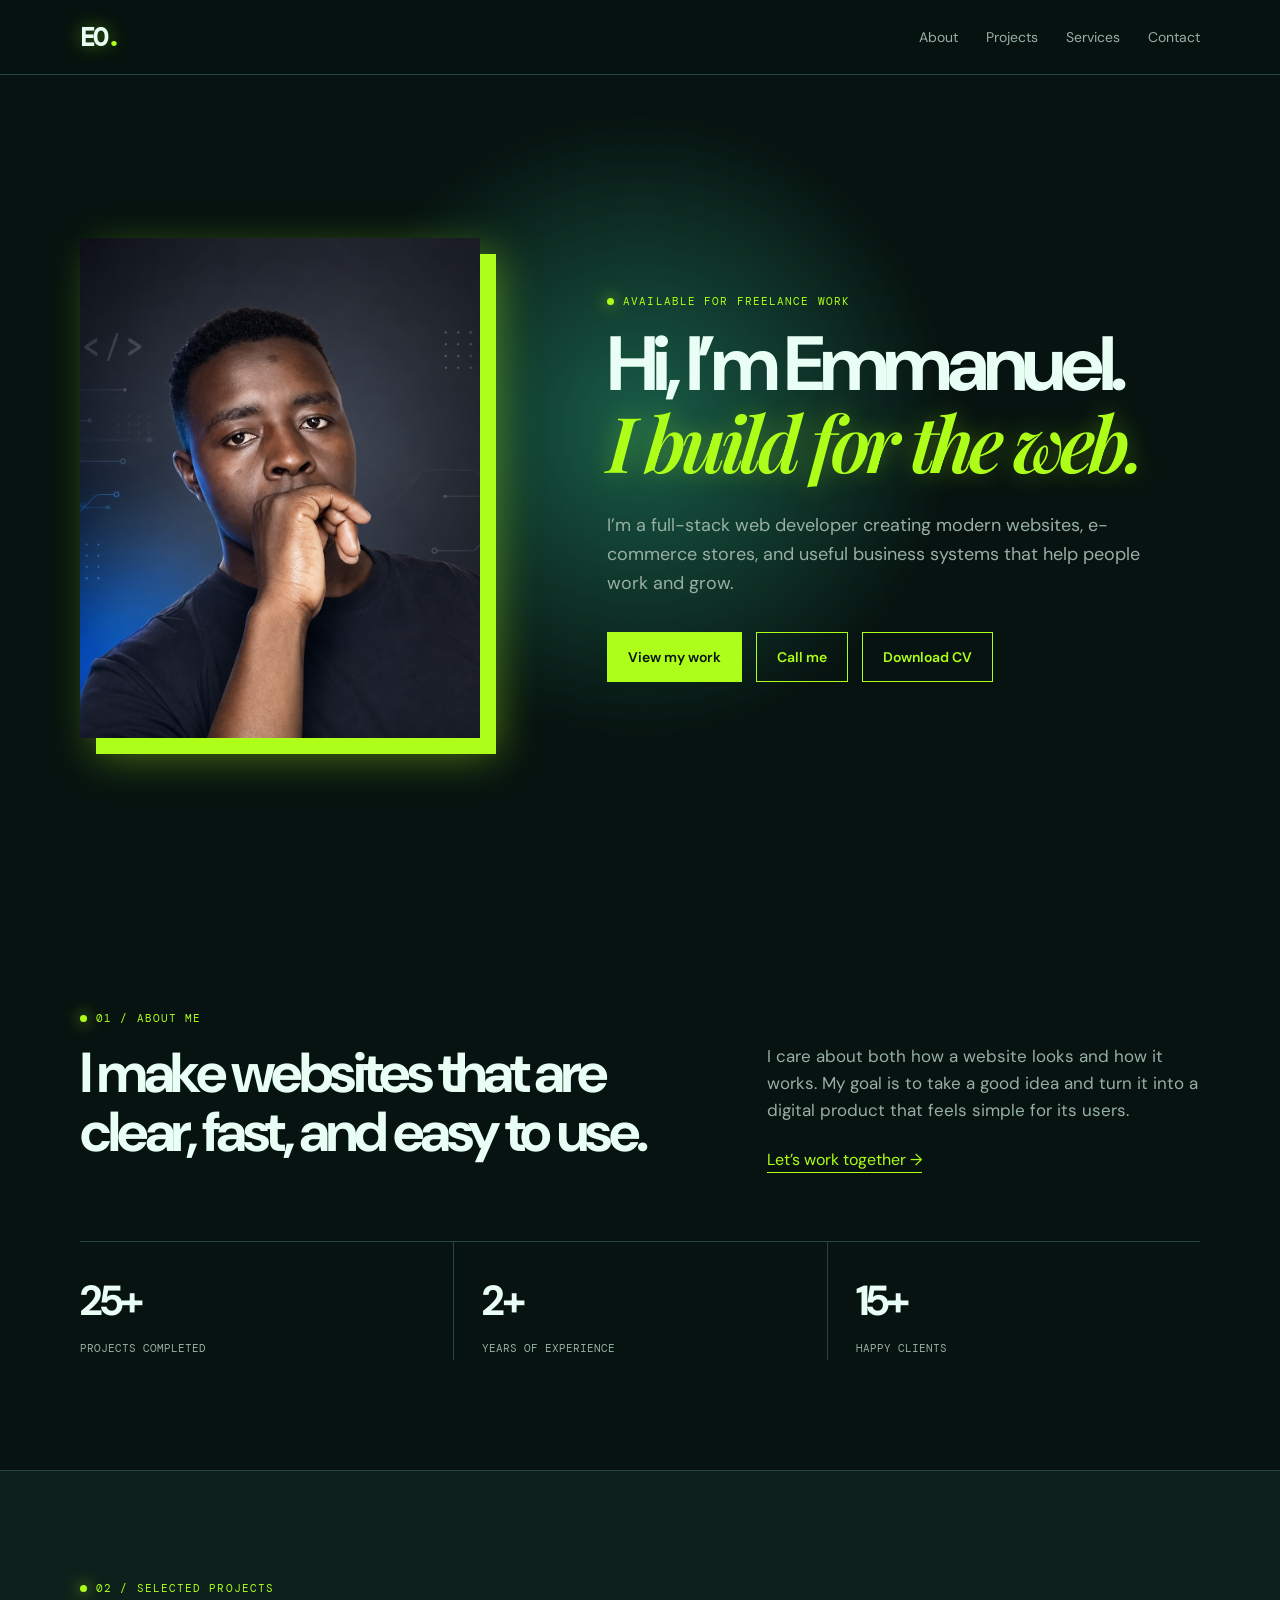
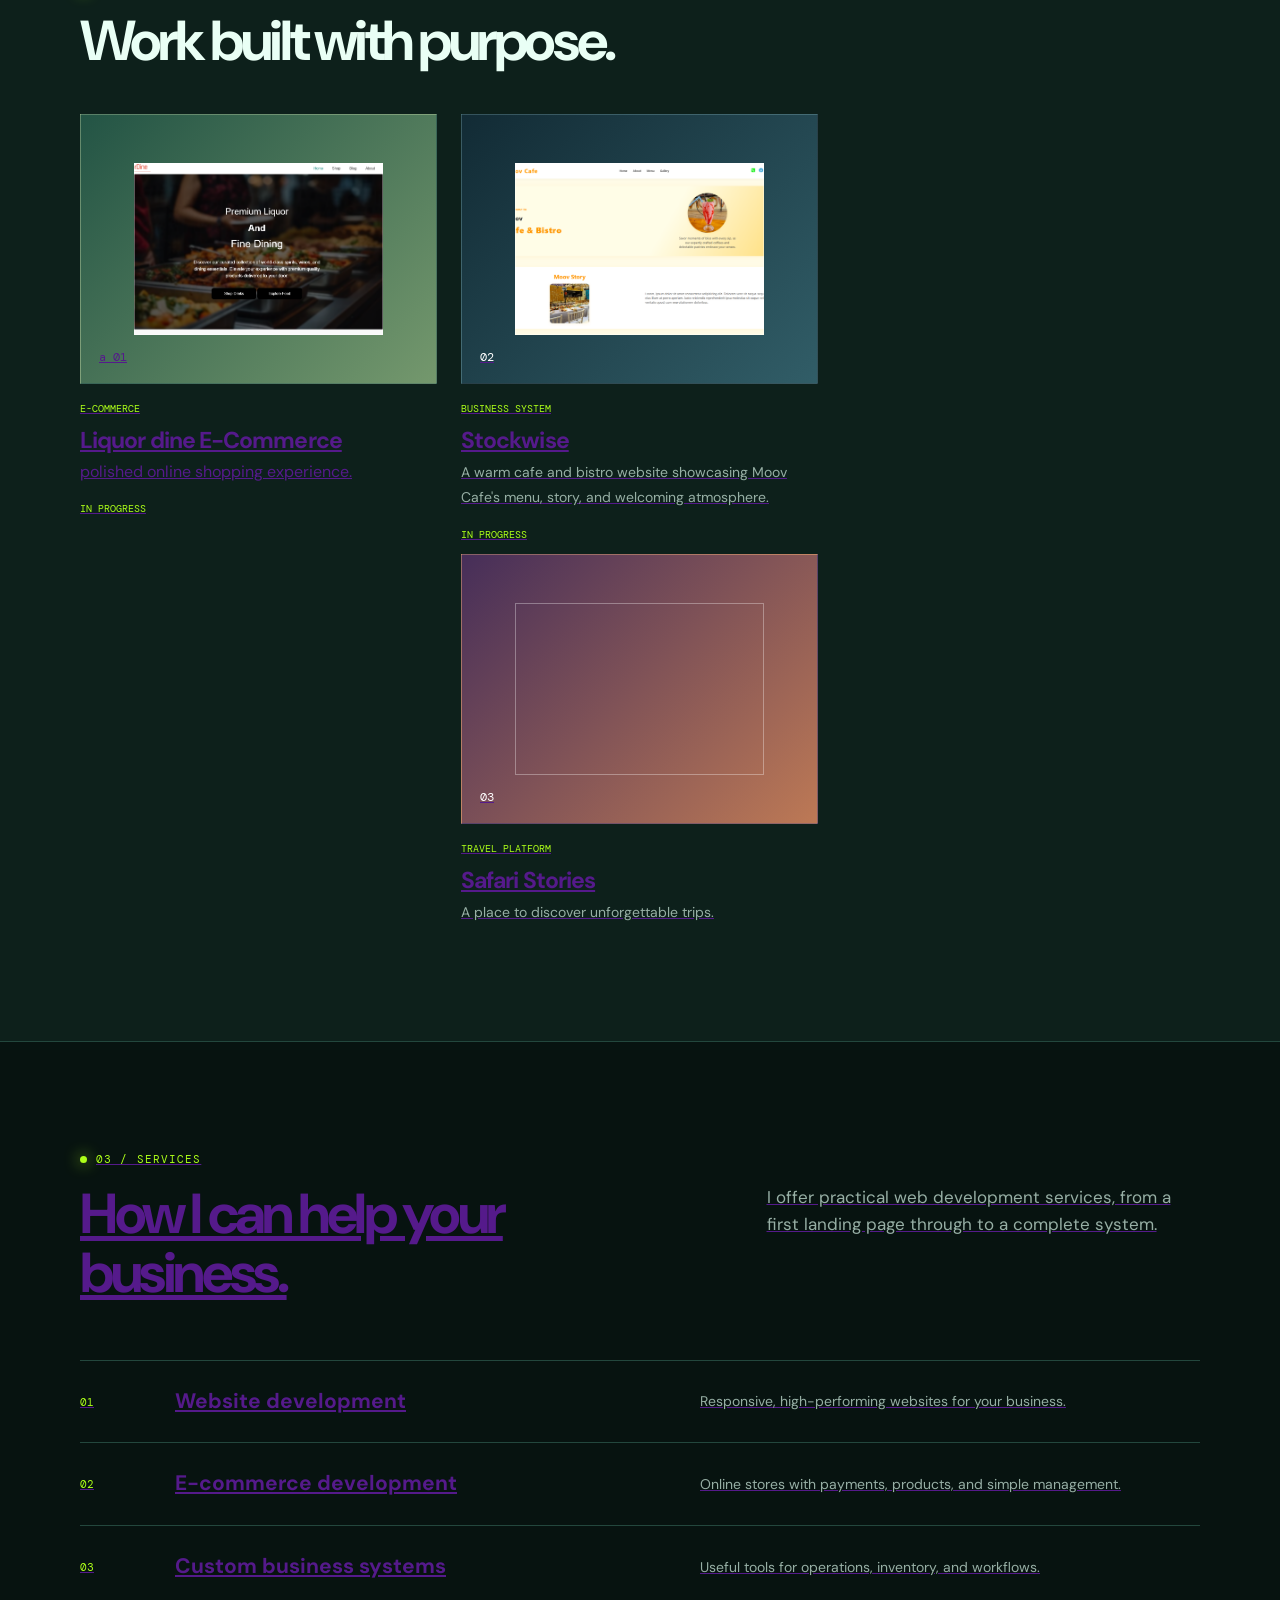
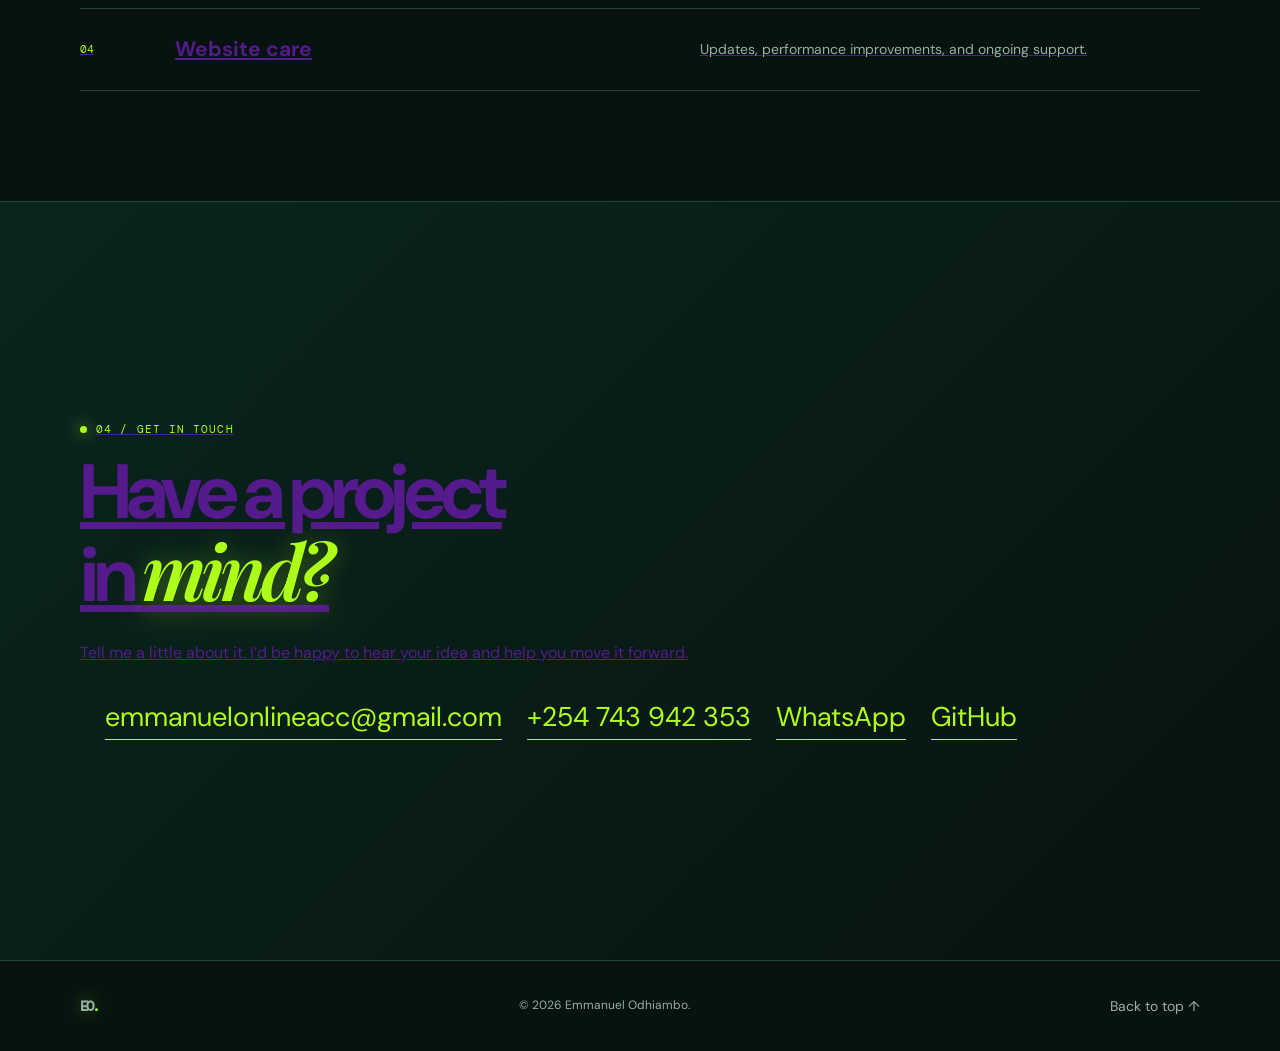
==== index.html @ 88421fce "portfolio- uploding my new portfolio" ====
<!DOCTYPE html>
<html lang="en">

<head>
  <meta charset="UTF-8" />
  <meta name="viewport" content="width=device-width, initial-scale=1.0" />
  <meta name="description" content="Emmanuel Odhiambo — full-stack web developer." />
  <title>Emmanuel Odhiambo | Web Developer</title>
  <link rel="preconnect" href="https://fonts.googleapis.com" />
  <link rel="preconnect" href="https://fonts.gstatic.com" crossorigin />
  <link
    href="https://fonts.googleapis.com/css2?family=DM+Mono:wght@400;500&family=DM+Sans:wght@400;500;600;700&family=Playfair+Display:ital,wght@0,600;1,600&display=swap"
    rel="stylesheet" />
  <link rel="stylesheet" href="styles.css" />
</head>

<body>
  <div class="page-loader" aria-hidden="true">
    <div class="loader-ring"><span>EO</span></div>
    <p>Loading portfolio</p>
  </div>
  <header class="header">
    <nav class="container nav" aria-label="Main navigation">
      <a class="logo" href="#home">EO<span>.</span></a>
      <button class="menu-button" type="button" aria-label="Open navigation" aria-expanded="false">Menu</button>
      <div class="nav-links">
        <a href="#about">About</a>
        <a href="#projects">Projects</a>
        <a href="#services">Services</a>
        <a href="#contact">Contact</a>
      </div>
    </nav>
  </header>

  <main id="home">
    <section class="hero container">
      <div class="hero-photo tilt-card" data-parallax>
        <img src="assets/images/emmanuel-odhiambo.png" alt="Emmanuel Odhiambo" />
      </div>
      <div class="hero-content reveal">
        <p class="eyebrow">Available for freelance work</p>
        <h1>Hi, I’m Emmanuel.<br /><em>I build for the web.</em></h1>
        <p class="intro">I’m a full-stack web developer creating modern websites, e-commerce stores, and useful business
          systems that help people work and grow.</p>
        <div class="hero-actions">
          <a class="button primary" href="#projects">View my work</a>
          <a class="button secondary" href="tel:+254743942353">Call me</a>
          <a class="button secondary" href="outputs/emmanuel-odhiambo-cv.pdf" download>Download CV</a>
        </div>
      </div>
    </section>

    <section class="about section container reveal" id="about">
      <p class="eyebrow">01 / About me</p>
      <div class="two-columns">
        <h2>I make websites that are clear, fast, and easy to use.</h2>
        <div>
          <p>I care about both how a website looks and how it works. My goal is to take a good idea and turn it into a
            digital product that feels simple for its users.</p><a class="inline-link" href="#contact">Let’s work
            together →</a>
        </div>
      </div>
      <div class="stats">
        <div><strong>25+</strong><span>Projects completed</span></div>
        <div><strong>2+</strong><span>Years of experience</span></div>
        <div><strong>15+</strong><span>Happy clients</span></div>
      </div>
    </section>

    <section class="projects section reveal" id="projects">
      <div class="container">
        <p class="eyebrow">02 / Selected projects</p>
        <h2>Work built with purpose.</h2>
        <div class="project-grid">
          <article class="project-card tilt-card">
            <div class="project-image commerce"><a href=""><img src="assets/images/liquordine.png" alt="LiquorDine e-commerce website preview">a
              <span>01</span></div>
            <p>E-commerce</p>
            <h3>Liquor dine E-Commerce</h3><span>polished online shopping experience.  <p>In progress </p></span>
          </article>
          <article class="project-card tilt-card">
            <div class="project-image stock"><img src="assets/images/Screenshot 2026-08-04 143810.png" alt="Moov Cafe and Bistro website preview"> <span>02</span></div>
            <p>Business system</p>
            <h3>Stockwise</h3><span>A warm cafe and bistro website showcasing Moov Cafe's menu, story, and welcoming atmosphere.<p>In progress </p></span>
          </article>
          <article class="project-card tilt-card">
            <div class="project-image travel"><span>03</span></div>
            <p>Travel platform</p>
            <h3>Safari Stories</h3><span>A place to discover unforgettable trips.</span>
          </article>
        </div>
      </div>
    </section>

    <section class="services section container reveal" id="services">
      <p class="eyebrow">03 / Services</p>
      <div class="two-columns">
        <h2>How I can help your business.</h2>
        <p>I offer practical web development services, from a first landing page through to a complete system.</p>
      </div>
      <div class="service-list">
        <div><span>01</span>
          <h3>Website development</h3>
          <p>Responsive, high-performing websites for your business.</p>
        </div>
        <div><span>02</span>
          <h3>E-commerce development</h3>
          <p>Online stores with payments, products, and simple management.</p>
        </div>
        <div><span>03</span>
          <h3>Custom business systems</h3>
          <p>Useful tools for operations, inventory, and workflows.</p>
        </div>
        <div><span>04</span>
          <h3>Website care</h3>
          <p>Updates, performance improvements, and ongoing support.</p>
        </div>
      </div>
    </section>

    <section class="contact section reveal" id="contact">
      <div class="container contact-content">
        <p class="eyebrow">04 / Get in touch</p>
        <h2>Have a project<br />in <em>mind?</em></h2>
        <p>Tell me a little about it. I’d be happy to hear your idea and help you move it forward.</p>
        <div class="contact-links">
          <a href="mailto:emmanuelonlineacc@gmail.com">emmanuelonlineacc@gmail.com</a>
          <a href="tel:+254743942353">+254 743 942 353</a>
          <a href="https://wa.me/254743942353" target="_blank" rel="noopener">WhatsApp</a>
          <a href="https://github.com/" target="_blank" rel="noopener">GitHub</a>
        </div>
      </div>
    </section>
  </main>

  <footer class="container footer"><a class="logo" href="#home">EO<span>.</span></a>
    <p>© <span id="year"></span> Emmanuel Odhiambo.</p><a href="#home">Back to top ↑</a>
  </footer>
  <script src="script.js"></script>
</body>

</html>
---- styles.css ----
:root {
    --background: #071310;
    --surface: #0d201b;
    --text: #e9fff5;
    --muted: #97afa5;
    --line: #23473d;
    --accent: #adff19;
    --accent-dark: #06140e;
    --width: 1120px
}

* {
    box-sizing: border-box
}

html {
    scroll-behavior: smooth
}

body {
    margin: 0;
    background: radial-gradient(650px circle at var(--glow-x, 50%) var(--glow-y, 10%), #195d48 0%, transparent 48%), var(--background);
    color: var(--text);
    font-family: "DM Sans", sans-serif;
    line-height: 1.6;
    overflow-x: hidden
}

.container {
    width: min(var(--width), calc(100% - 40px));
    margin: 0 auto
}

.header {
    position: sticky;
    top: 0;
    z-index: 10;
    background: #071310e8;
    border-bottom: 1px solid var(--line);
    backdrop-filter: blur(12px)
}

.nav {
    min-height: 74px;
    display: flex;
    align-items: center;
    justify-content: space-between
}

.logo {
    color: var(--text);
    font: 700 25px "DM Mono", monospace;
    text-decoration: none;
    letter-spacing: -2px;
    text-shadow: 0 0 18px #adff1970
}

.logo span {
    color: var(--accent)
}

.nav-links {
    display: flex;
    gap: 28px
}

.nav-links a,
.footer a {
    color: var(--muted);
    font-size: 14px;
    text-decoration: none;
    transition: color .25s, text-shadow .25s
}

.nav-links a:hover,
.footer a:hover {
    color: var(--accent);
    text-shadow: 0 0 16px #adff1980
}

.menu-button {
    display: none;
    background: none;
    border: 1px solid var(--line);
    color: var(--text);
    padding: 8px 12px
}

.hero {
    min-height: calc(100vh - 74px);
    display: grid;
    grid-template-columns: .86fr 1.14fr;
    align-items: center;
    gap: 80px;
    padding: 70px 0
}

.hero-photo {
    max-width: 400px;
    position: relative;
    transform: perspective(900px) rotateX(var(--tilt-x, 0deg)) rotateY(var(--tilt-y, 0deg));
    transition: transform .2s ease
}

.hero-photo:before {
    content: "";
    position: absolute;
    inset: 16px -16px -16px 16px;
    background: var(--accent);
    z-index: -1;
    box-shadow: 0 0 40px #adff1970
}

.hero-photo img {
    display: block;
    width: 100%;
    aspect-ratio: 4/5;
    object-fit: cover;
    object-position: 50% 35%;
    filter: saturate(.9);
    animation: photoFloat 5s ease-in-out infinite
}

.eyebrow {
    color: var(--accent);
    font: 11px "DM Mono", monospace;
    letter-spacing: .1em;
    text-transform: uppercase;
    margin: 0 0 18px
}

.eyebrow:before {
    content: "";
    display: inline-block;
    width: 7px;
    height: 7px;
    border-radius: 50%;
    background: var(--accent);
    margin-right: 9px;
    box-shadow: 0 0 15px var(--accent);
    animation: pulse 1.8s infinite
}

.hero h1,
.section h2,
.contact h2 {
    font-size: clamp(2.8rem, 6vw, 5.6rem);
    letter-spacing: -.07em;
    line-height: 1;
    margin: 0 0 26px
}

.hero h1 em,
.contact h2 em {
    font-family: "Playfair Display", serif;
    color: var(--accent);
    font-weight: 600;
    text-shadow: 0 0 25px #adff1950
}

.intro {
    max-width: 550px;
    color: var(--muted);
    font-size: 18px;
    margin: 0
}

.hero-actions {
    display: flex;
    flex-wrap: wrap;
    gap: 14px;
    margin-top: 34px
}

.button {
    padding: 13px 20px;
    font-size: 14px;
    font-weight: 600;
    text-decoration: none;
    border: 1px solid var(--accent);
    transition: transform .2s, box-shadow .2s
}

.primary {
    background: var(--accent);
    color: var(--accent-dark)
}

.secondary {
    color: var(--accent)
}

.button:hover {
    transform: translateY(-4px);
    box-shadow: 0 12px 26px #0008, 0 0 24px #adff1970
}

.section {
    padding: 110px 0
}

.two-columns {
    display: grid;
    grid-template-columns: 1.15fr .85fr;
    gap: 100px;
    align-items: start
}

.two-columns h2 {
    font-size: clamp(2.3rem, 4.4vw, 4.2rem);
    letter-spacing: -.06em;
    line-height: 1.05;
    margin: 0
}

.two-columns p {
    color: var(--muted);
    font-size: 17px;
    margin: 0
}

.inline-link {
    display: inline-block;
    color: var(--accent);
    text-decoration: none;
    margin-top: 22px;
    border-bottom: 1px solid var(--accent);
    transition: letter-spacing .25s
}

.inline-link:hover {
    letter-spacing: .04em
}

.stats {
    display: grid;
    grid-template-columns: repeat(3, 1fr);
    margin-top: 68px;
    border-top: 1px solid var(--line)
}

.stats div {
    padding: 25px 20px 0 0
}

.stats div+div {
    border-left: 1px solid var(--line);
    padding-left: 28px
}

.stats strong {
    display: block;
    font-size: 42px;
    letter-spacing: -.07em
}

.stats span {
    color: var(--muted);
    font: 11px "DM Mono", monospace;
    text-transform: uppercase
}

.projects {
    background: var(--surface);
    border-block: 1px solid var(--line)
}

.projects h2 {
    font-size: clamp(2.3rem, 4.4vw, 4.2rem);
    letter-spacing: -.06em;
    line-height: 1;
    margin: 0 0 45px
}

.project-grid {
    display: grid;
    grid-template-columns: repeat(3, 1fr);
    gap: 24px
}

.project-card {
    padding-bottom: 6px;
    transform: perspective(900px) rotateX(var(--tilt-x, 0deg)) rotateY(var(--tilt-y, 0deg));
    transition: transform .2s
}

.project-card:hover {
    transform: perspective(900px) translateY(-8px) rotateX(var(--tilt-x, 0deg)) rotateY(var(--tilt-y, 0deg))
}

.project-card p {
    color: var(--accent);
    font: 10px "DM Mono", monospace;
    text-transform: uppercase;
    margin: 18px 0 7px
}

.project-card h3 {
    font-size: 23px;
    letter-spacing: -.04em;
    margin: 0
}

.project-card>span {
    color: var(--muted);
    font-size: 14px
}

.project-image {
    height: 270px;
    position: relative;
    padding: 18px;
    display: flex;
    align-items: end;
    border: 1px solid #ffffff18;
    color: #fff;
    font: 12px "DM Mono", monospace;
    overflow: hidden;
    transition: box-shadow .25s
}

.project-image img {
    position: absolute;
    inset: 18% 15%;
    width: 70%;
    height: 64%;
    object-fit: cover;
    z-index: 1;
    transition: transform .5s;
}

.project-card:hover .project-image {
    box-shadow: 0 20px 36px #0008, 0 0 25px #adff1930
}

.commerce {
    background: linear-gradient(135deg, #235445, #74986d)
}

.stock {
    background: linear-gradient(135deg, #122b35, #315d67)
}

.travel {
    background: linear-gradient(135deg, #462e59, #bd7955)
}

.project-image:after {
    content: "";
    position: absolute;
    inset: 18% 15%;
    border: 1px solid #ffffff54;
    transition: transform .5s;
    z-index: 2
}

.project-image > span {
    position: relative;
    z-index: 3;
}

.project-card:hover .project-image:after {
    transform: scale(1.16) rotate(3deg)
}

.project-card:hover .project-image img {
    transform: scale(1.16) rotate(3deg)
}

.project-card:hover .project-image img {
    transform: scale(1.16) rotate(3deg)
}

.service-list {
    border-top: 1px solid var(--line);
    margin-top: 58px
}

.service-list div {
    display: grid;
    grid-template-columns: 70px 1fr 1fr;
    gap: 25px;
    align-items: center;
    padding: 24px 0;
    border-bottom: 1px solid var(--line);
    transition: background .25s, padding .25s
}

.service-list div:hover {
    background: #123529;
    padding-left: 15px
}

.service-list span {
    font: 11px "DM Mono", monospace;
    color: var(--accent)
}

.service-list h3 {
    font-size: 21px;
    margin: 0
}

.service-list p {
    color: var(--muted);
    margin: 0;
    font-size: 14px
}

.contact {
    background: linear-gradient(135deg, #0a251e, #071310);
    border-block: 1px solid var(--line)
}

.contact-content {
    padding: 110px 0
}

.contact-content>p:not(.eyebrow) {
    color: var(--muted);
    max-width: 520px;
    font-size: 17px
}

.contact-links {
    display: flex;
    flex-wrap: wrap;
    gap: 25px;
    margin-top: 30px
}

.contact-links a {
    color: var(--accent);
    font-size: clamp(1.1rem, 2.2vw, 1.7rem);
    text-decoration: none;
    border-bottom: 1px solid var(--accent);
    transition: text-shadow .2s
}

.contact-links a:hover {
    text-shadow: 0 0 20px #adff1990
}

.footer {
    min-height: 90px;
    display: flex;
    align-items: center;
    justify-content: space-between;
    gap: 20px
}

.footer p {
    color: var(--muted);
    font-size: 12px;
    margin: 0
}

.reveal {
    opacity: 0;
    transform: translateY(30px);
    filter: blur(7px);
    transition: opacity .7s ease, transform .7s ease, filter .7s ease
}

.reveal.visible {
    opacity: 1;
    transform: none;
    filter: none
}

.page-loader {
    position: fixed;
    inset: 0;
    z-index: 100;
    display: grid;
    place-content: center;
    gap: 18px;
    background: #071310;
    color: var(--accent);
    transition: opacity .55s, visibility .55s
}

.loader-ring {
    width: 70px;
    height: 70px;
    border: 2px solid #adff1930;
    border-top-color: var(--accent);
    border-right-color: var(--accent);
    border-radius: 50%;
    display: grid;
    place-items: center;
    animation: spin .9s linear infinite
}

.loader-ring span {
    font: 15px "DM Mono", monospace;
    animation: counterSpin .9s linear infinite
}

.page-loader p {
    margin: 0;
    font: 10px "DM Mono", monospace;
    text-transform: uppercase;
    letter-spacing: .16em
}

body.loaded .page-loader {
    opacity: 0;
    visibility: hidden
}

@keyframes spin {
    to {
        transform: rotate(360deg)
    }
}

@keyframes counterSpin {
    to {
        transform: rotate(-360deg)
    }
}

@keyframes photoFloat {
    50% {
        transform: translateY(-8px)
    }
}

@keyframes pulse {
    50% {
        box-shadow: 0 0 4px var(--accent)
    }
}

@media(max-width:720px) {
    .nav-links {
        display: none;
        position: absolute;
        top: 74px;
        left: 0;
        right: 0;
        background: var(--surface);
        padding: 18px 20px;
        flex-direction: column;
        border-bottom: 1px solid var(--line)
    }

    .nav-links.open {
        display: flex
    }

    .menu-button {
        display: block
    }

    .hero {
        grid-template-columns: 1fr;
        gap: 45px;
        padding: 45px 0 75px
    }

    .hero-photo {
        max-width: 330px
    }

    .two-columns,
    .project-grid {
        grid-template-columns: 1fr;
        gap: 28px
    }

    .section,
    .contact-content {
        padding: 80px 0
    }

    .stats {
        grid-template-columns: 1fr;
        gap: 15px;
        margin-top: 45px
    }

    .stats div+div {
        border-left: 0;
        padding-left: 0
    }

    .service-list div {
        grid-template-columns: 40px 1fr;
        gap: 12px
    }

    .service-list p {
        grid-column: 2
    }

    .project-image {
        height: 220px
    }

    .footer {
        padding: 22px 0;
        flex-wrap: wrap
    }

    .footer p {
        order: 3;
        width: 100%
    }
}
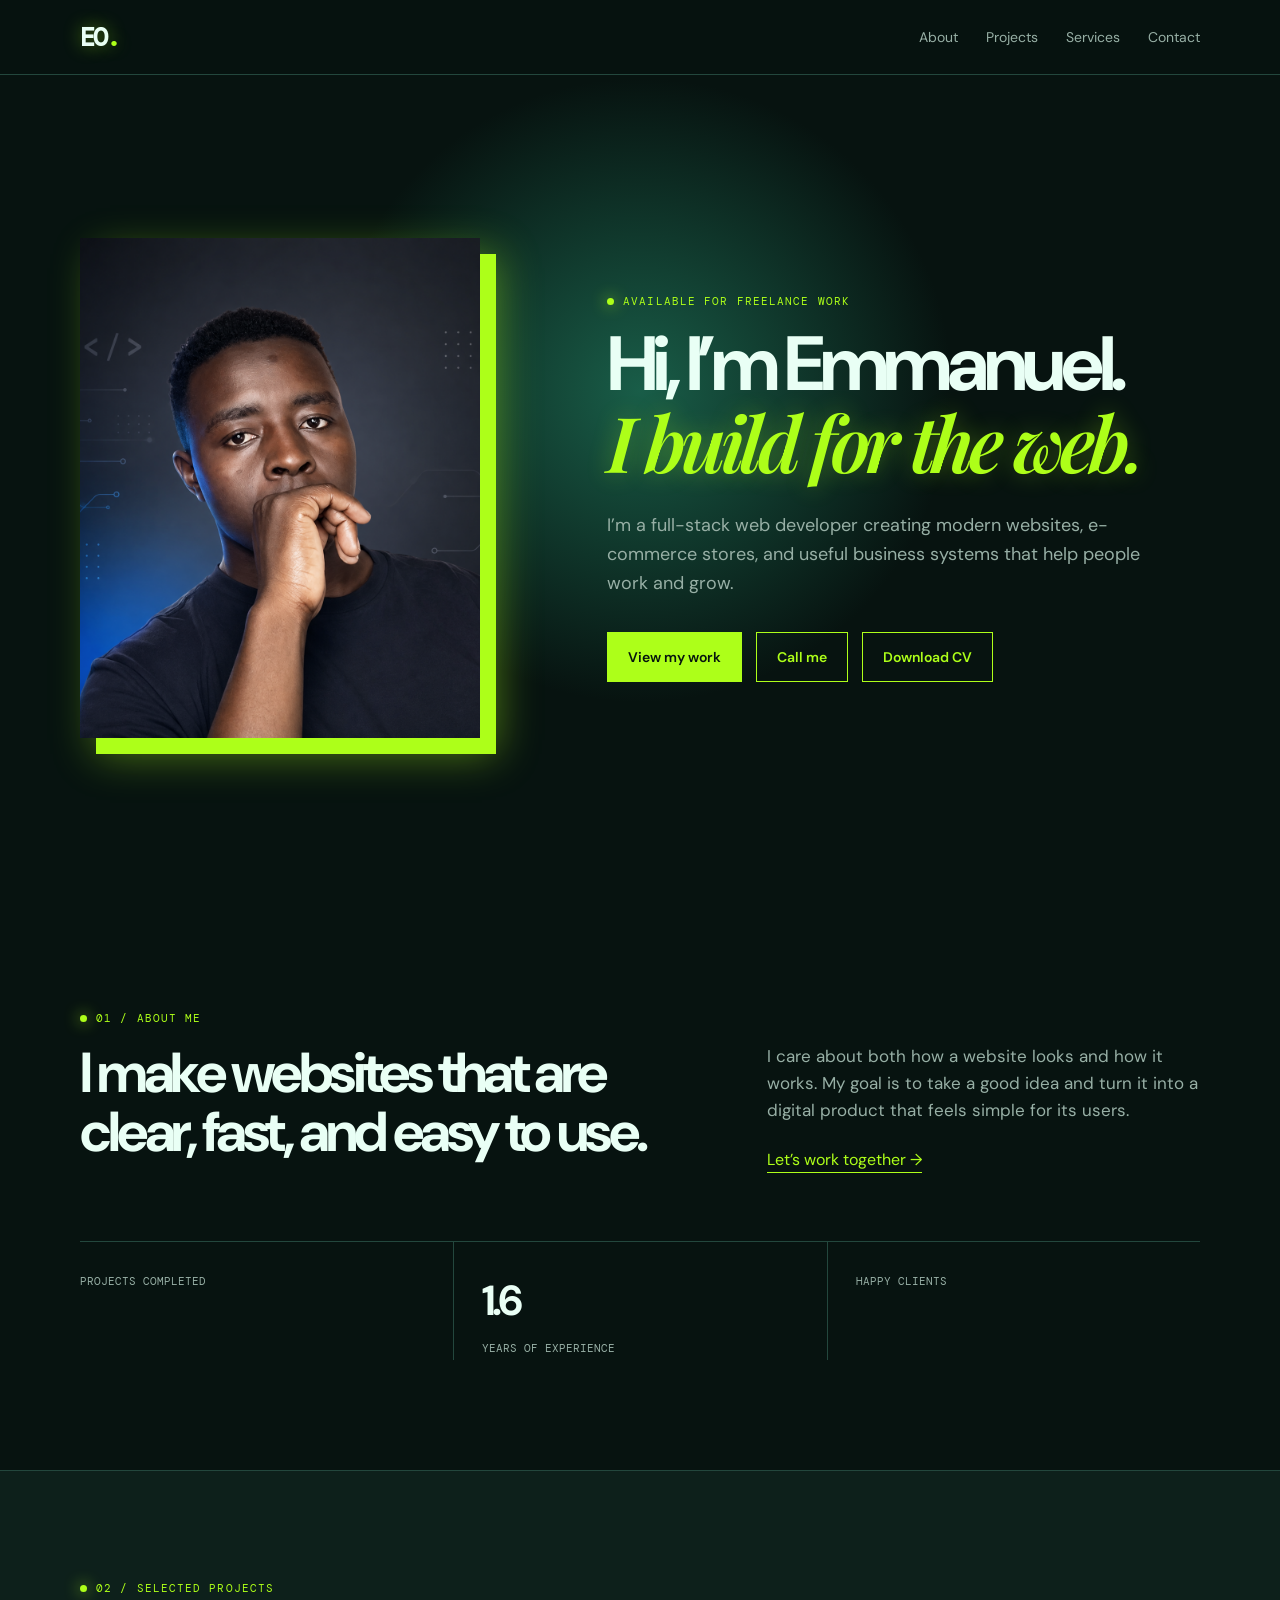
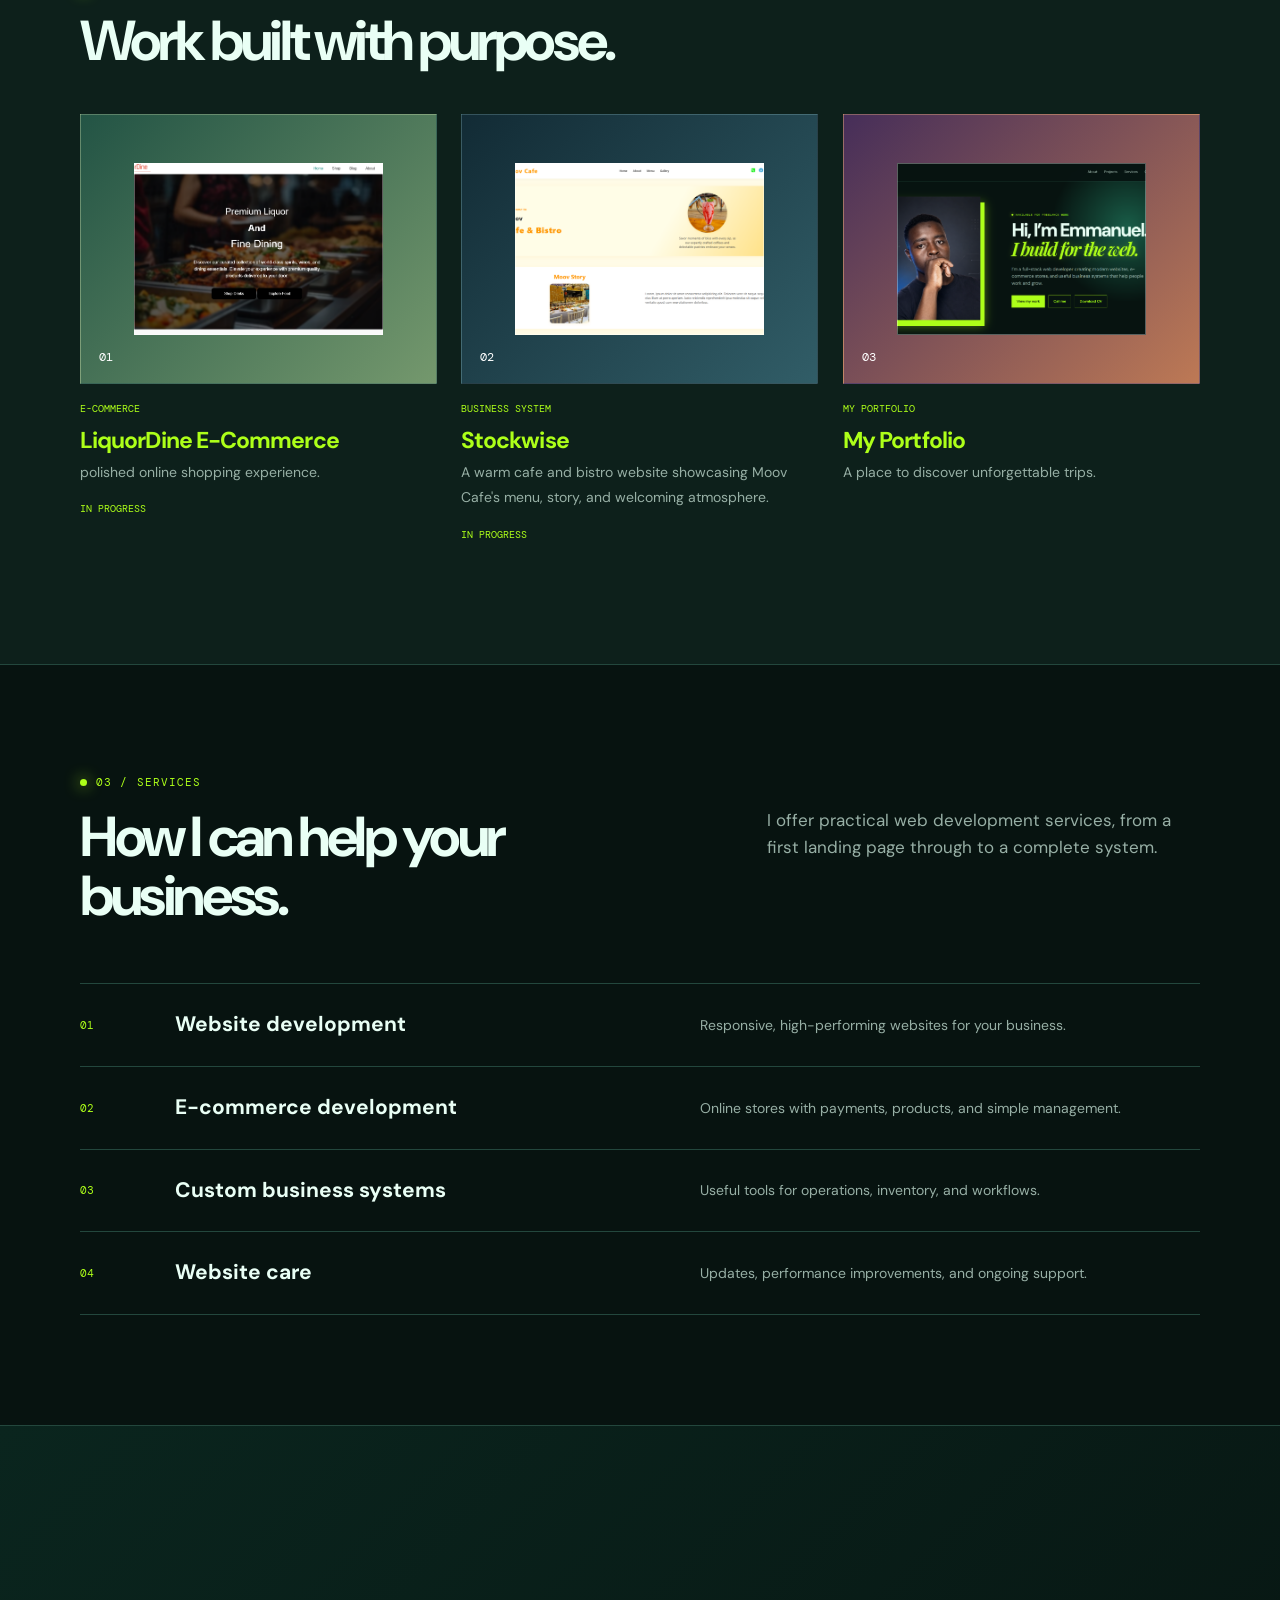
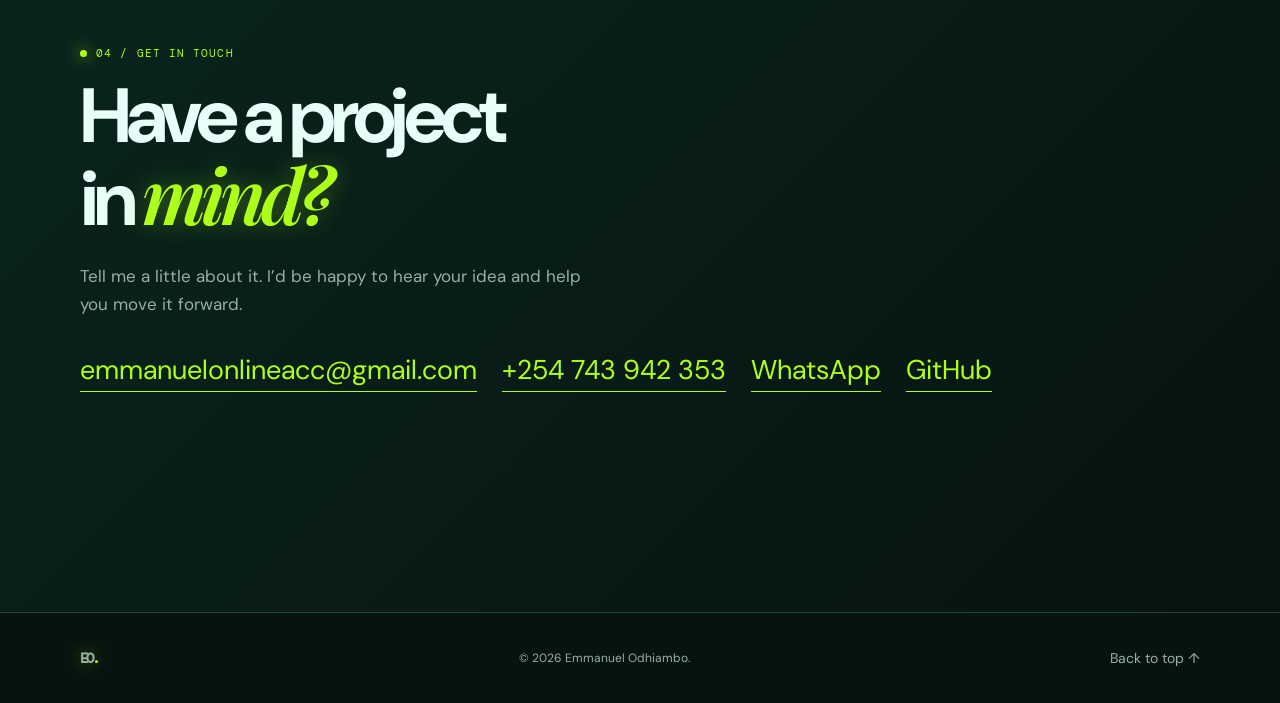
==== commit fdaa2a04: "updated my portfolio and added a downloadable cv" ====
--- a/index.html
+++ b/index.html
@@ -35,7 +35,9 @@
   <main id="home">
     <section class="hero container">
       <div class="hero-photo tilt-card" data-parallax>
-        <img src="assets/images/emmanuel-odhiambo.png" alt="Emmanuel Odhiambo" />
+        <a href="assets/images/emmanuel-odhiambo.png" target="_blank" rel="noopener">
+          <img src="assets/images/emmanuel-odhiambo.png" alt="Emmanuel Odhiambo" />
+        </a>
       </div>
       <div class="hero-content reveal">
         <p class="eyebrow">Available for freelance work</p>
@@ -61,9 +63,9 @@
         </div>
       </div>
       <div class="stats">
-        <div><strong>25+</strong><span>Projects completed</span></div>
-        <div><strong>2+</strong><span>Years of experience</span></div>
-        <div><strong>15+</strong><span>Happy clients</span></div>
+        <div><strong></strong><span>Projects completed</span></div>
+        <div><strong>1.6</strong><span>Years of experience</span></div>
+        <div><strong></strong><span>Happy clients</span></div>
       </div>
     </section>
 
@@ -73,20 +75,20 @@
         <h2>Work built with purpose.</h2>
         <div class="project-grid">
           <article class="project-card tilt-card">
-            <div class="project-image commerce"><a href=""><img src="assets/images/liquordine.png" alt="LiquorDine e-commerce website preview">a
+            <div class="project-image commerce"><a href="https://emmanuelonlineacc.github.io/LiquorDine-E-COmerce-web/" target="_blank" rel="noopener"><img src="assets/images/liquordine.png" alt="LiquorDine e-commerce website preview"></a>
               <span>01</span></div>
             <p>E-commerce</p>
-            <h3>Liquor dine E-Commerce</h3><span>polished online shopping experience.  <p>In progress </p></span>
+            <h3><a href="https://emmanuelonlineacc.github.io/LiquorDine-E-COmerce-web/" target="_blank" rel="noopener" class="project-link">LiquorDine E-Commerce</a></h3><span>polished online shopping experience.  <p>In progress </p></span>
           </article>
           <article class="project-card tilt-card">
-            <div class="project-image stock"><img src="assets/images/Screenshot 2026-08-04 143810.png" alt="Moov Cafe and Bistro website preview"> <span>02</span></div>
+            <div class="project-image hotel"><a href="https://emmanuelonlineacc.github.io/Moov-Cafe/" target="_blank" rel="noopener"><img src="assets/images/Screenshot 2026-08-04 143810.png" alt="Moov Cafe and Bistro website preview"></a> <span>02</span></div>
             <p>Business system</p>
-            <h3>Stockwise</h3><span>A warm cafe and bistro website showcasing Moov Cafe's menu, story, and welcoming atmosphere.<p>In progress </p></span>
+            <h3><a href="https://emmanuelonlineacc.github.io/Moov-Cafe/" target="_blank" rel="noopener" class="project-link">Stockwise</a></h3><span>A warm cafe and bistro website showcasing Moov Cafe's menu, story, and welcoming atmosphere.<p>In progress </p></span>
           </article>
           <article class="project-card tilt-card">
-            <div class="project-image travel"><span>03</span></div>
-            <p>Travel platform</p>
-            <h3>Safari Stories</h3><span>A place to discover unforgettable trips.</span>
+            <div class="project-image portfolio"><a href="https://emmanuelonlineacc.github.io/portfolio/" target="_blank" rel="noopener"><img src="assets/images/Screenshot 2026-08-21 104327.png" alt="Emmanuel Odhiambo portfolio website preview"></a> <span>03</span></div>
+            <p>My portfolio</p>
+            <h3><a href="https://emmanuelonlineacc.github.io/portfolio/" target="_blank" rel="noopener" class="project-link">My Portfolio</a></h3><span>A place to discover unforgettable trips.</span>
           </article>
         </div>
       </div>
--- a/styles.css
+++ b/styles.css
@@ -333,15 +333,24 @@
     box-shadow: 0 20px 36px #0008, 0 0 25px #adff1930
 }
 
+.project-link {
+    color: var(--accent);
+    text-decoration: none;
+    transition: text-shadow .2s
+}
+
+.project-link:hover {
+    text-shadow: 0 0 20px #adff1990
+}
 .commerce {
     background: linear-gradient(135deg, #235445, #74986d)
 }
 
-.stock {
+.hotel {
     background: linear-gradient(135deg, #122b35, #315d67)
 }
 
-.travel {
+.portfolio {
     background: linear-gradient(135deg, #462e59, #bd7955)
 }
 
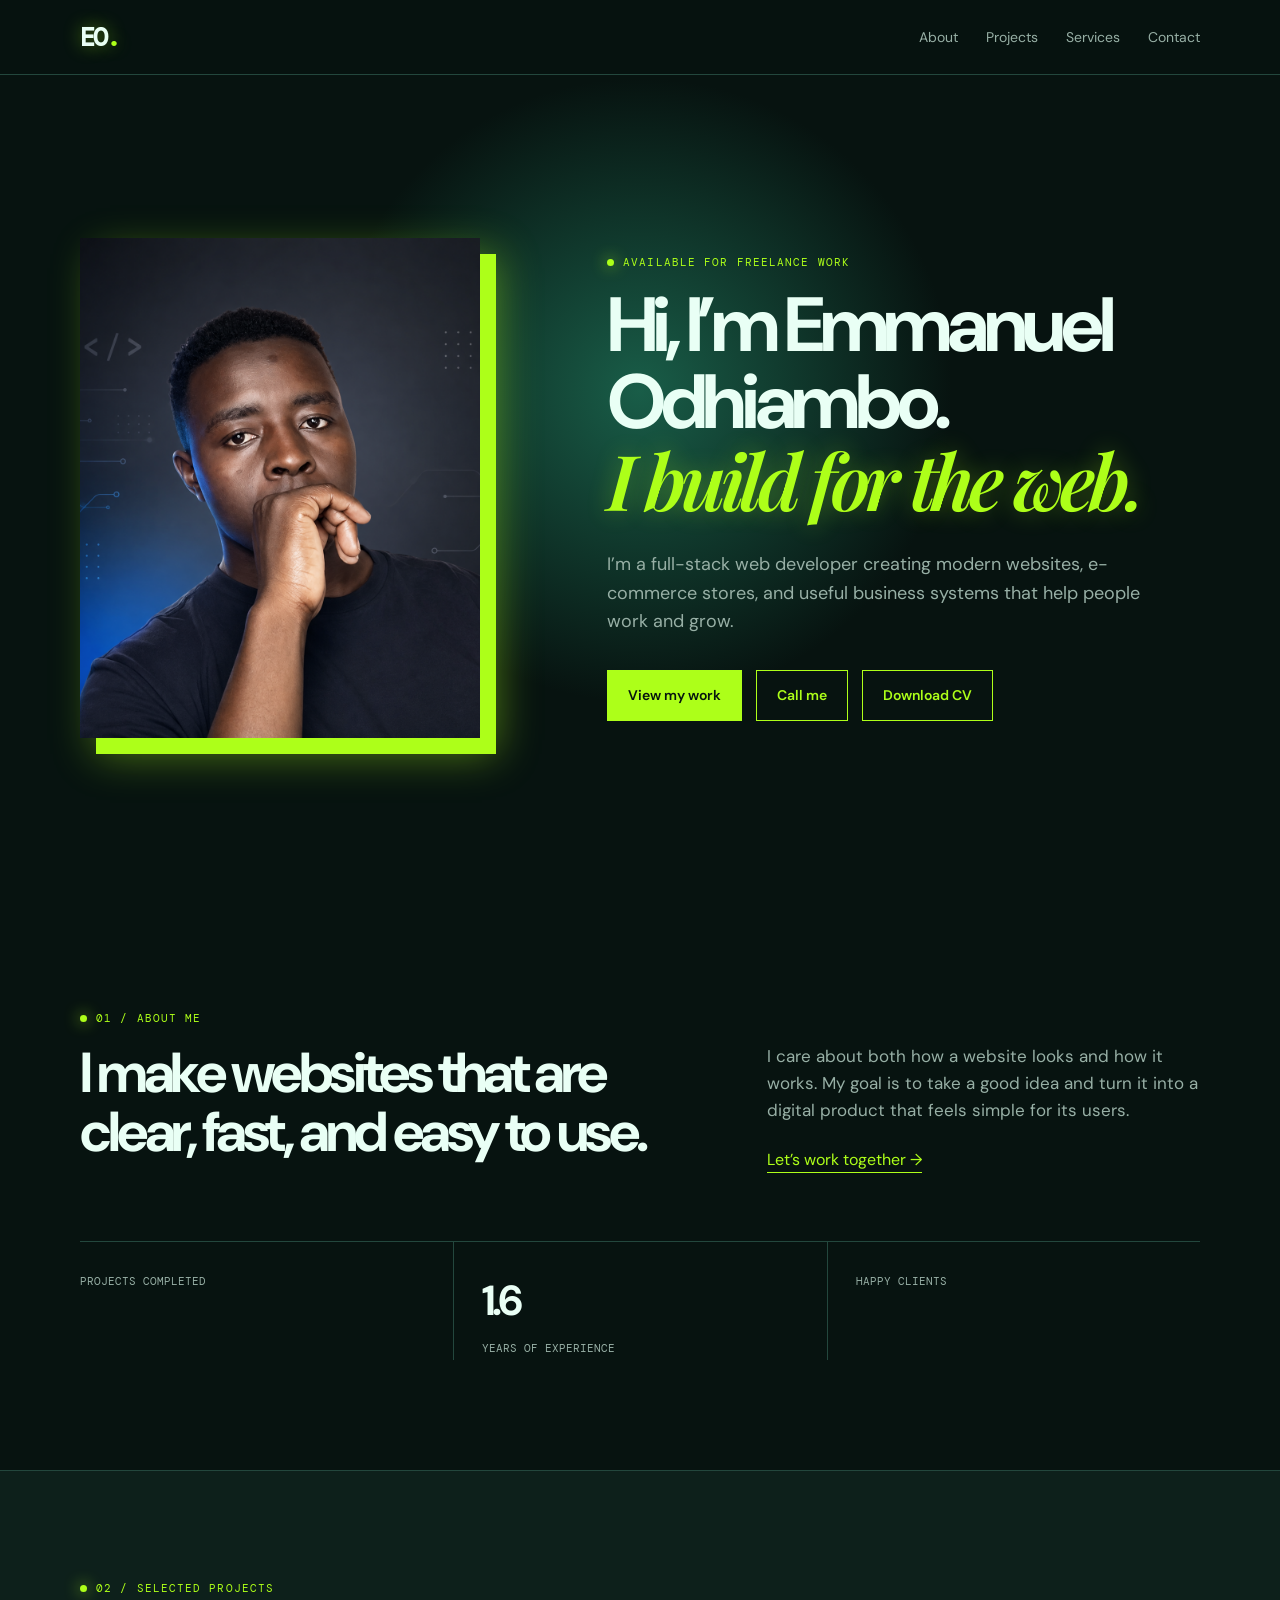
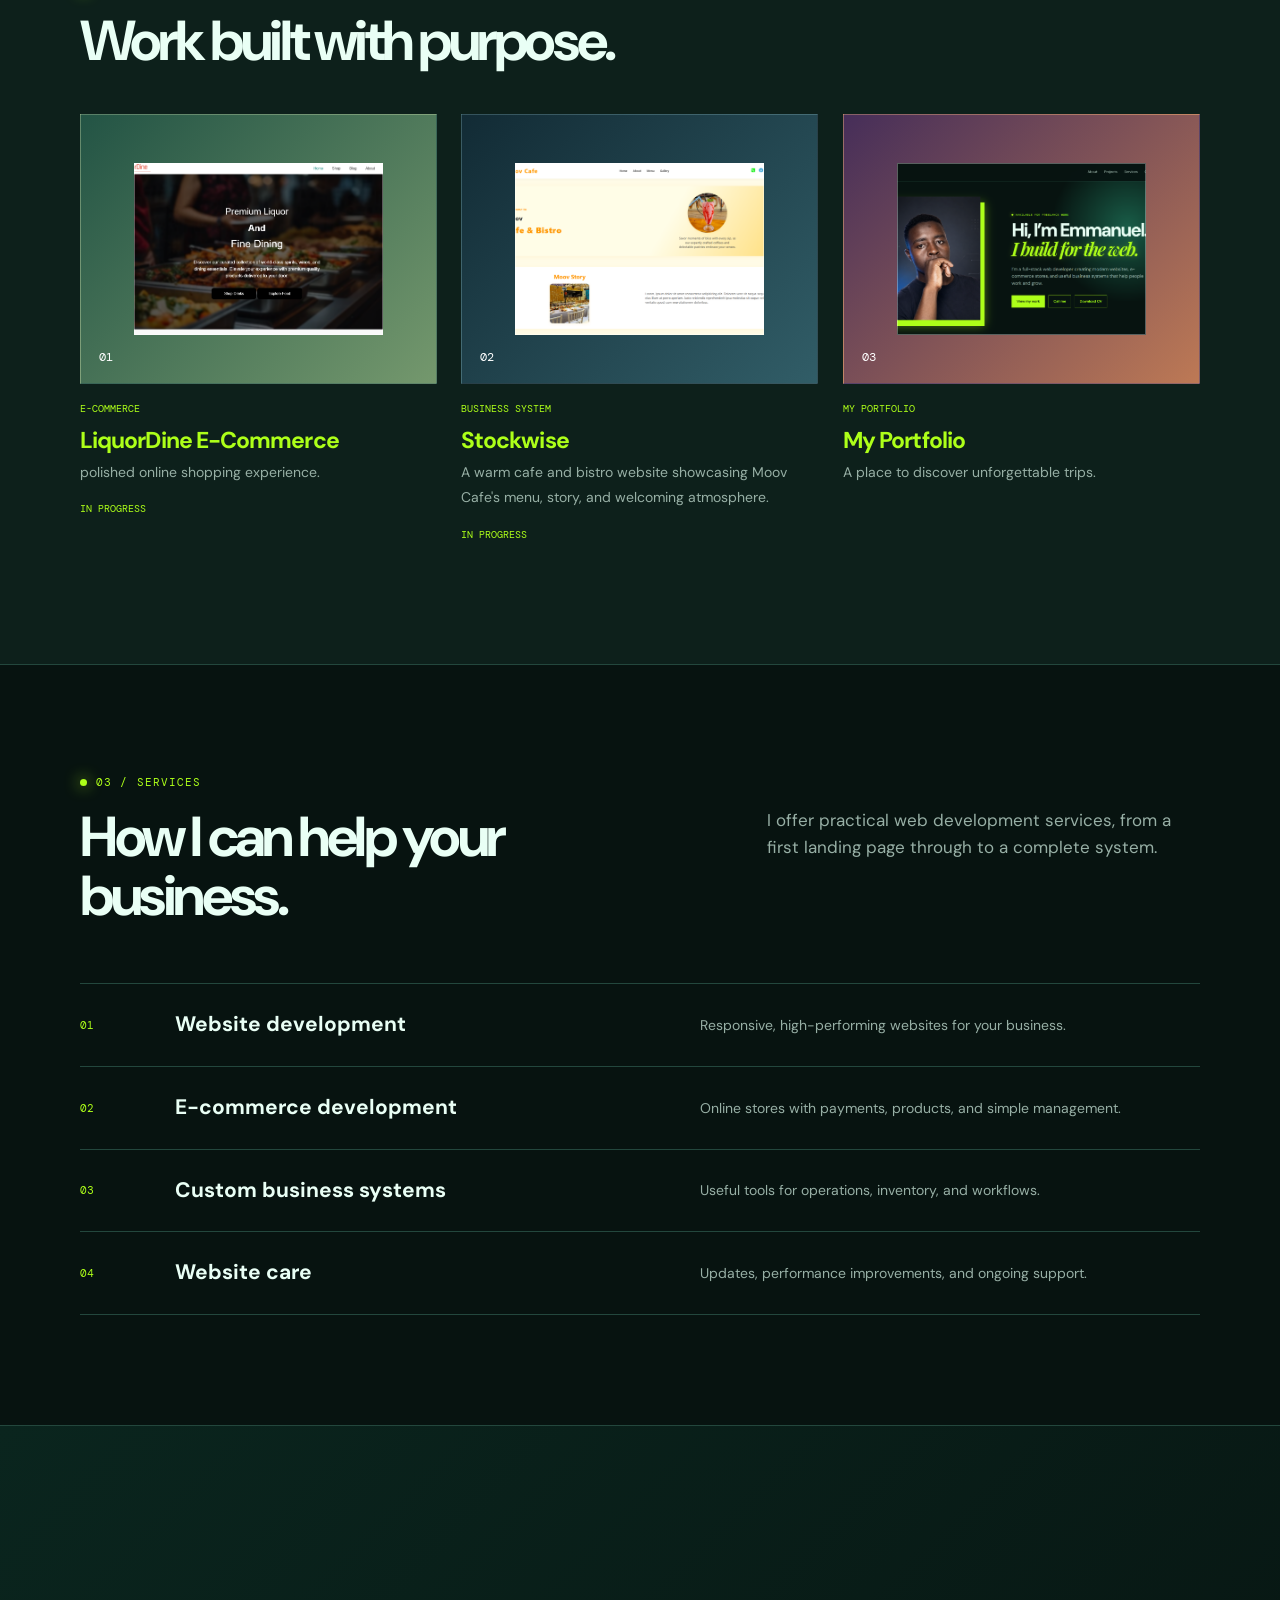
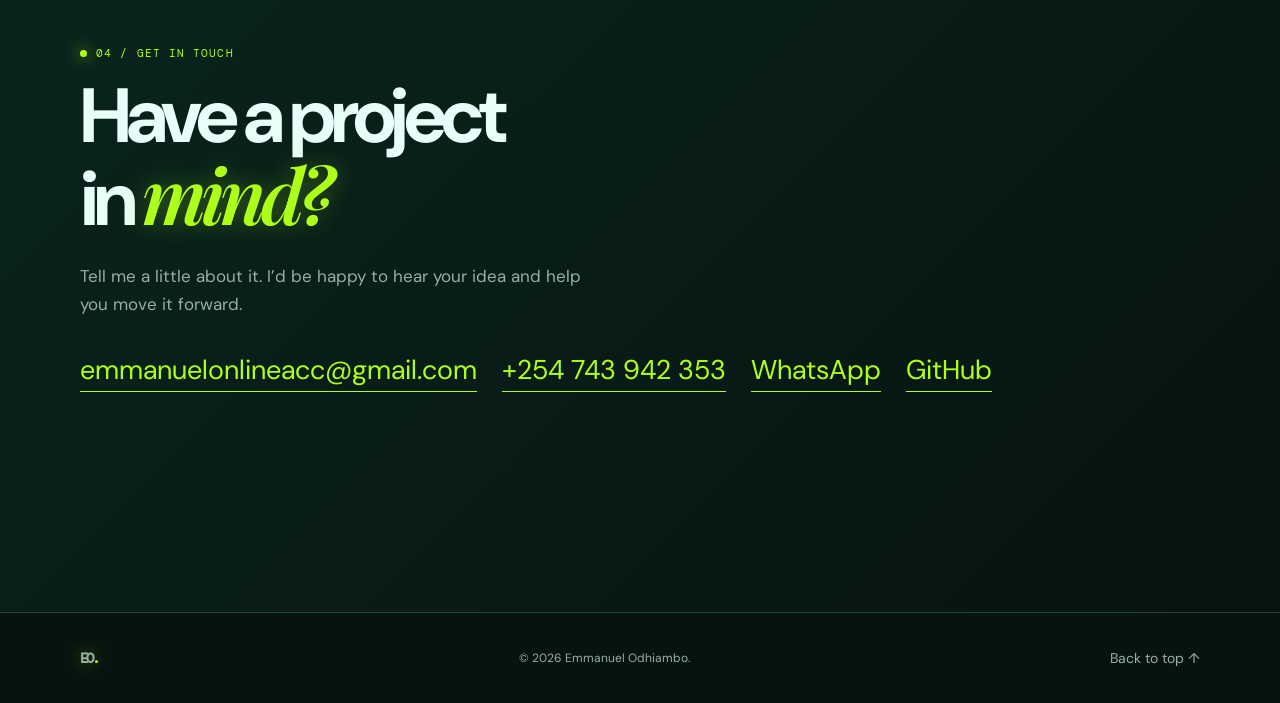
==== commit cca65b88: "Update name and GitHub link in index.html" ====
--- a/index.html
+++ b/index.html
@@ -41,7 +41,7 @@
       </div>
       <div class="hero-content reveal">
         <p class="eyebrow">Available for freelance work</p>
-        <h1>Hi, I’m Emmanuel.<br /><em>I build for the web.</em></h1>
+        <h1>Hi, I’m Emmanuel Odhiambo.<br /><em>I build for the web.</em></h1>
         <p class="intro">I’m a full-stack web developer creating modern websites, e-commerce stores, and useful business
           systems that help people work and grow.</p>
         <div class="hero-actions">
@@ -129,7 +129,7 @@
           <a href="mailto:emmanuelonlineacc@gmail.com">emmanuelonlineacc@gmail.com</a>
           <a href="tel:+254743942353">+254 743 942 353</a>
           <a href="https://wa.me/254743942353" target="_blank" rel="noopener">WhatsApp</a>
-          <a href="https://github.com/" target="_blank" rel="noopener">GitHub</a>
+          <a href="https://github.com/emmanuelonlineacc" target="_blank" rel="noopener">GitHub</a>
         </div>
       </div>
     </section>
@@ -141,4 +141,4 @@
   <script src="script.js"></script>
 </body>
 
-</html>+</html>
